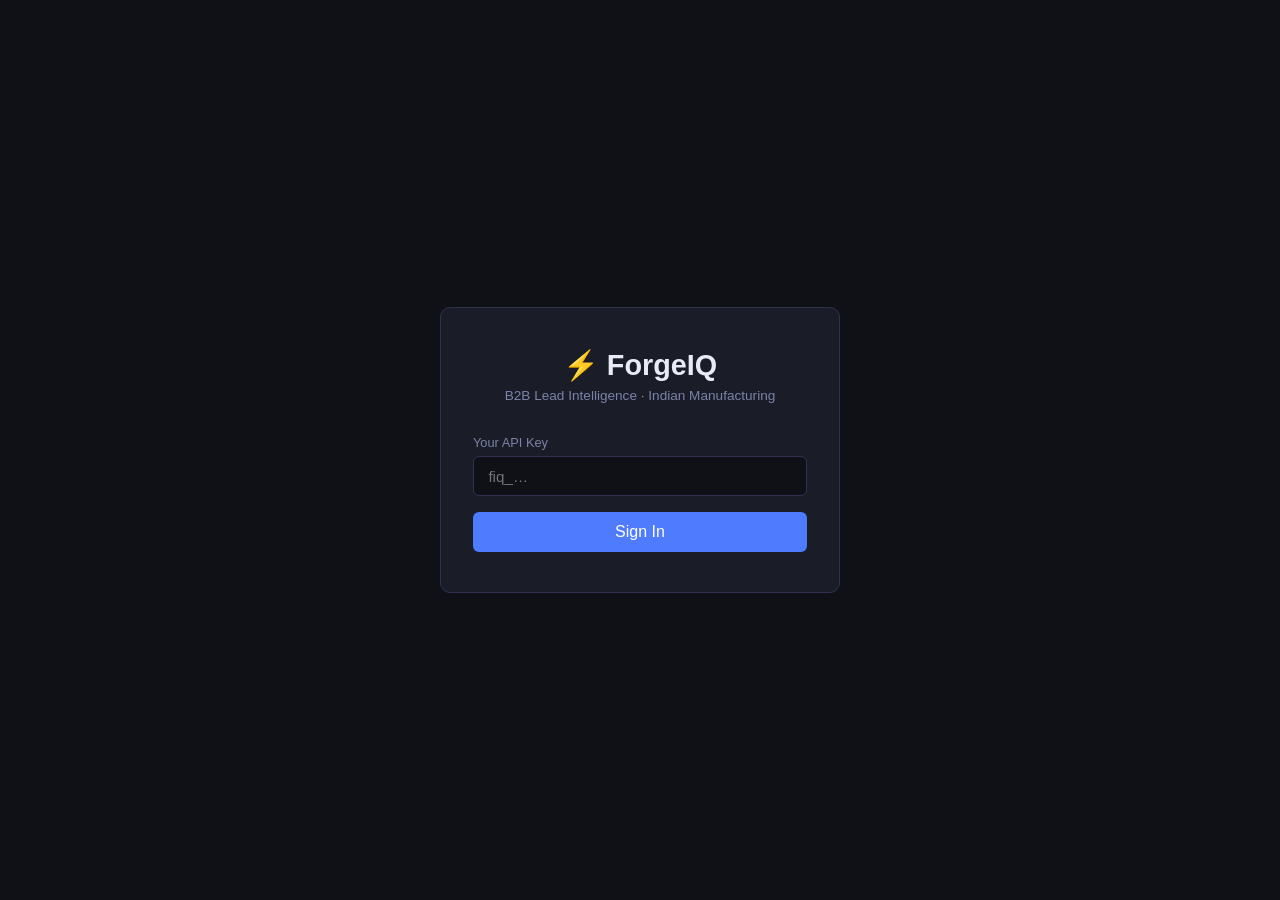
==== static/index.html @ cc2aecb2 "Add vendor dashboard UI + Docker + deploy configs - static/index.html + style.css + app.js: minimal " ====
<!DOCTYPE html>
<html lang="en">
<head>
  <meta charset="UTF-8" />
  <meta name="viewport" content="width=device-width, initial-scale=1.0" />
  <title>ForgeIQ — Vendor Dashboard</title>
  <link rel="stylesheet" href="/static/style.css" />
</head>
<body>

<!-- LOGIN SCREEN -->
<div id="login-screen" class="screen">
  <div class="login-card">
    <div class="logo">⚡ ForgeIQ</div>
    <p class="tagline">B2B Lead Intelligence · Indian Manufacturing</p>
    <form id="login-form">
      <label>Your API Key</label>
      <input id="api-key-input" type="password" placeholder="fiq_…" autocomplete="current-password" required />
      <button type="submit">Sign In</button>
    </form>
    <p id="login-error" class="error hidden"></p>
  </div>
</div>

<!-- DASHBOARD SCREEN -->
<div id="dashboard-screen" class="screen hidden">
  <header>
    <div class="brand">⚡ ForgeIQ</div>
    <div class="header-right">
      <span id="vendor-name" class="vendor-name"></span>
      <button id="logout-btn" class="btn-ghost">Sign out</button>
    </div>
  </header>

  <div class="content">
    <div class="top-bar">
      <h1>Your Leads</h1>
      <div class="filters">
        <select id="filter-status">
          <option value="">All statuses</option>
          <option value="HOT">HOT</option>
          <option value="WARM">WARM</option>
          <option value="COLD">COLD</option>
        </select>
        <input id="filter-city" type="text" placeholder="Filter by city…" />
        <button id="filter-btn" class="btn-primary">Apply</button>
      </div>
    </div>

    <div id="leads-loading" class="loading">Loading leads…</div>
    <div id="leads-empty" class="empty hidden">No leads match your filters.</div>
    <div id="leads-error" class="error hidden"></div>

    <div id="leads-grid" class="leads-grid hidden"></div>
  </div>
</div>

<!-- LEAD DETAIL MODAL -->
<div id="modal-overlay" class="modal-overlay hidden">
  <div class="modal">
    <button id="modal-close" class="modal-close">✕</button>
    <div id="modal-body"></div>
  </div>
</div>

<script src="/static/app.js"></script>
</body>
</html>
---- static/style.css ----
:root {
  --bg: #0f1117;
  --surface: #1a1d27;
  --surface2: #22263a;
  --border: #2e3250;
  --accent: #4f7cff;
  --accent-hover: #6b93ff;
  --hot: #ff4d6d;
  --warm: #ffaa2b;
  --cold: #6b7bb0;
  --text: #e8eaf6;
  --text-muted: #7b82a8;
  --radius: 10px;
}

* { box-sizing: border-box; margin: 0; padding: 0; }

body {
  font-family: -apple-system, BlinkMacSystemFont, "Segoe UI", sans-serif;
  background: var(--bg);
  color: var(--text);
  min-height: 100vh;
}

.screen { min-height: 100vh; }
.hidden { display: none !important; }

/* ── LOGIN ── */
#login-screen {
  display: flex; align-items: center; justify-content: center;
}

.login-card {
  background: var(--surface);
  border: 1px solid var(--border);
  border-radius: var(--radius);
  padding: 2.5rem 2rem;
  width: 100%; max-width: 400px;
  text-align: center;
}

.logo { font-size: 1.8rem; font-weight: 700; margin-bottom: 0.4rem; }
.tagline { color: var(--text-muted); font-size: 0.85rem; margin-bottom: 2rem; }

.login-card label { display: block; text-align: left; font-size: 0.8rem;
  color: var(--text-muted); margin-bottom: 0.4rem; }

.login-card input {
  width: 100%; padding: 0.65rem 0.9rem;
  background: var(--bg); border: 1px solid var(--border); border-radius: 6px;
  color: var(--text); font-size: 0.95rem; margin-bottom: 1rem; outline: none;
}
.login-card input:focus { border-color: var(--accent); }

.login-card button[type="submit"] {
  width: 100%; padding: 0.7rem;
  background: var(--accent); color: #fff; border: none;
  border-radius: 6px; font-size: 1rem; cursor: pointer;
}
.login-card button[type="submit"]:hover { background: var(--accent-hover); }

/* ── HEADER ── */
header {
  display: flex; align-items: center; justify-content: space-between;
  padding: 0.9rem 2rem;
  background: var(--surface); border-bottom: 1px solid var(--border);
  position: sticky; top: 0; z-index: 10;
}
.brand { font-size: 1.2rem; font-weight: 700; }
.header-right { display: flex; align-items: center; gap: 1rem; }
.vendor-name { font-size: 0.85rem; color: var(--text-muted); }

.btn-ghost {
  background: none; border: 1px solid var(--border);
  color: var(--text-muted); padding: 0.35rem 0.8rem;
  border-radius: 6px; cursor: pointer; font-size: 0.85rem;
}
.btn-ghost:hover { border-color: var(--accent); color: var(--accent); }

.btn-primary {
  background: var(--accent); color: #fff; border: none;
  padding: 0.45rem 1rem; border-radius: 6px; cursor: pointer; font-size: 0.85rem;
}
.btn-primary:hover { background: var(--accent-hover); }

/* ── CONTENT ── */
.content { max-width: 1200px; margin: 0 auto; padding: 2rem; }

.top-bar {
  display: flex; align-items: center; justify-content: space-between;
  flex-wrap: wrap; gap: 1rem; margin-bottom: 1.5rem;
}
.top-bar h1 { font-size: 1.4rem; }

.filters { display: flex; gap: 0.6rem; align-items: center; flex-wrap: wrap; }
.filters select, .filters input {
  background: var(--surface); border: 1px solid var(--border);
  color: var(--text); padding: 0.4rem 0.7rem; border-radius: 6px;
  font-size: 0.85rem; outline: none;
}
.filters select:focus, .filters input:focus { border-color: var(--accent); }

/* ── LEADS GRID ── */
.leads-grid {
  display: grid;
  grid-template-columns: repeat(auto-fill, minmax(300px, 1fr));
  gap: 1rem;
}

.lead-card {
  background: var(--surface); border: 1px solid var(--border);
  border-radius: var(--radius); padding: 1.2rem;
  cursor: pointer; transition: border-color 0.15s, transform 0.1s;
}
.lead-card:hover { border-color: var(--accent); transform: translateY(-2px); }

.lead-card-top {
  display: flex; justify-content: space-between;
  align-items: flex-start; margin-bottom: 0.7rem;
}

.company-name { font-weight: 600; font-size: 1rem; line-height: 1.3; }
.application-name { color: var(--text-muted); font-size: 0.78rem; margin-top: 0.2rem; }

.score-badge {
  font-size: 1.1rem; font-weight: 700;
  min-width: 44px; text-align: right; white-space: nowrap;
}
.score-badge.HOT { color: var(--hot); }
.score-badge.WARM { color: var(--warm); }
.score-badge.COLD { color: var(--cold); }

.status-pill {
  display: inline-block; font-size: 0.7rem; font-weight: 600;
  padding: 0.2rem 0.55rem; border-radius: 20px; letter-spacing: 0.05em;
}
.status-pill.HOT { background: rgba(255,77,109,0.15); color: var(--hot); }
.status-pill.WARM { background: rgba(255,170,43,0.15); color: var(--warm); }
.status-pill.COLD { background: rgba(107,123,176,0.15); color: var(--cold); }

.lead-meta {
  display: flex; gap: 0.5rem; align-items: center;
  margin-top: 0.7rem; flex-wrap: wrap;
}

.tier-pill {
  font-size: 0.7rem; padding: 0.15rem 0.5rem; border-radius: 20px;
  background: var(--surface2); color: var(--text-muted);
}
.delivered-at { font-size: 0.72rem; color: var(--text-muted); }

/* ── MODAL ── */
.modal-overlay {
  position: fixed; inset: 0;
  background: rgba(0,0,0,0.65); backdrop-filter: blur(4px);
  display: flex; align-items: center; justify-content: center;
  z-index: 100; padding: 1rem;
}

.modal {
  background: var(--surface); border: 1px solid var(--border);
  border-radius: var(--radius); width: 100%; max-width: 640px;
  max-height: 90vh; overflow-y: auto;
  padding: 2rem; position: relative;
}

.modal-close {
  position: absolute; top: 1rem; right: 1rem;
  background: none; border: none; color: var(--text-muted);
  font-size: 1.1rem; cursor: pointer; line-height: 1;
}
.modal-close:hover { color: var(--text); }

.modal h2 { font-size: 1.2rem; margin-bottom: 0.3rem; }
.modal .app-label { color: var(--text-muted); font-size: 0.85rem; margin-bottom: 1.2rem; }

.modal-score {
  display: flex; align-items: center; gap: 0.8rem; margin-bottom: 1.4rem;
}
.modal-score .big-score { font-size: 2rem; font-weight: 700; }

.section-title {
  font-size: 0.75rem; font-weight: 600; letter-spacing: 0.08em;
  color: var(--text-muted); text-transform: uppercase;
  margin: 1.2rem 0 0.6rem;
}

.why-text {
  font-size: 0.88rem; line-height: 1.6; color: var(--text);
  white-space: pre-wrap;
}

.contacts-list { display: flex; flex-direction: column; gap: 0.6rem; }

.contact-item {
  background: var(--surface2); border-radius: 6px;
  padding: 0.7rem 0.9rem;
}
.contact-name { font-weight: 600; font-size: 0.9rem; }
.contact-role { font-size: 0.78rem; color: var(--text-muted); }
.contact-email { font-size: 0.78rem; color: var(--accent); margin-top: 0.2rem; }

.exclusivity-bar {
  background: var(--surface2); border-radius: 6px;
  padding: 0.7rem 0.9rem; margin-top: 0.6rem;
  font-size: 0.85rem; color: var(--text-muted);
}
.exclusivity-bar span { color: var(--warm); font-weight: 600; }

.action-row { margin-top: 1.4rem; display: flex; gap: 0.7rem; flex-wrap: wrap; }

.btn-contacted {
  background: #22c55e; color: #fff; border: none;
  padding: 0.55rem 1.2rem; border-radius: 6px;
  cursor: pointer; font-size: 0.9rem; font-weight: 600;
}
.btn-contacted:disabled { opacity: 0.5; cursor: default; }
.btn-contacted:not(:disabled):hover { background: #16a34a; }

/* ── STATES ── */
.loading, .empty { text-align: center; color: var(--text-muted);
  padding: 3rem; font-size: 0.95rem; }
.error { color: var(--hot); font-size: 0.85rem; padding: 0.6rem 0; }
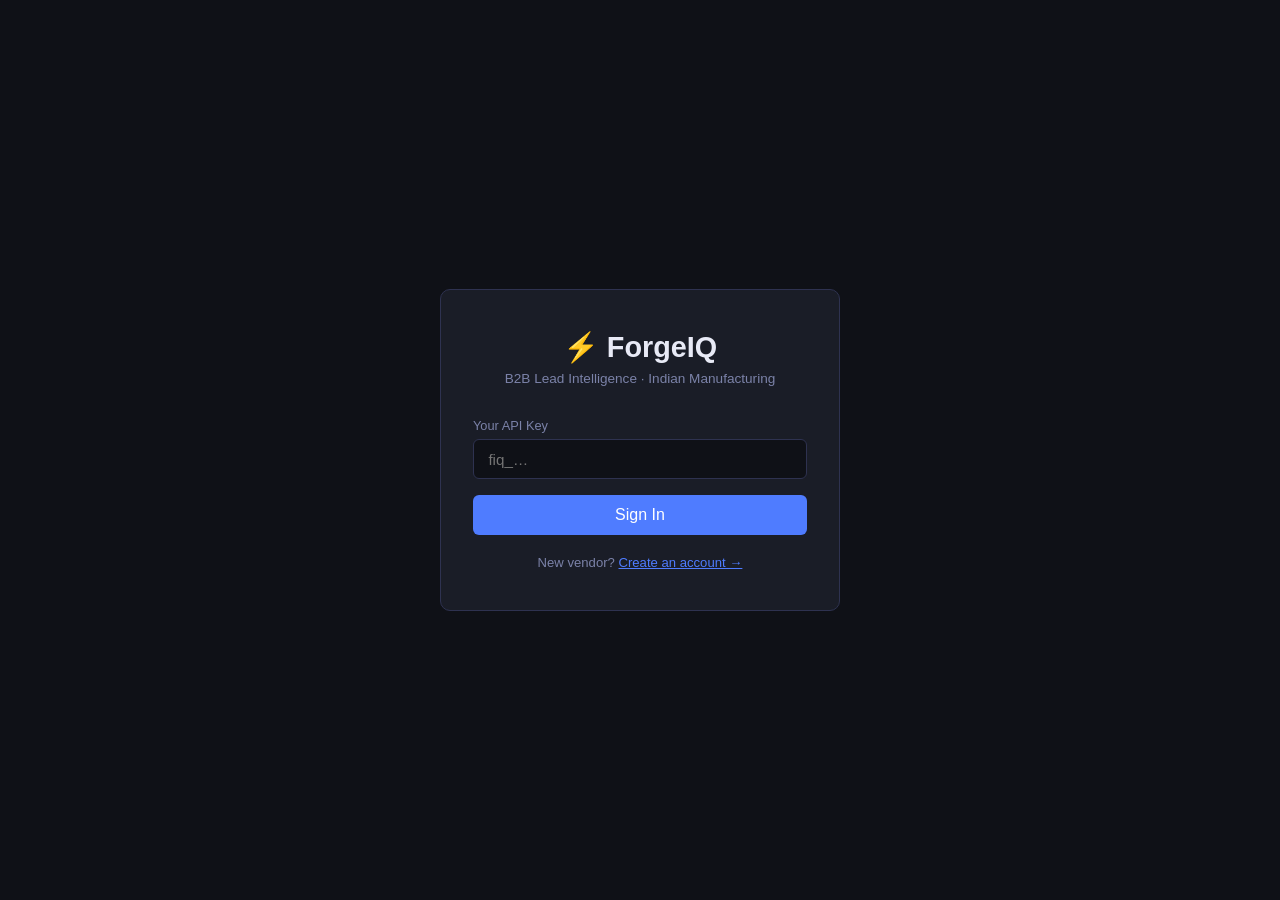
==== commit 55fb073a: "Phase 1: enriched Lead Card, Vendor Onboarding, Admin console Addresses the gap audit's top-3 priori" ====
--- a/static/index.html
+++ b/static/index.html
@@ -19,6 +19,9 @@
       <button type="submit">Sign In</button>
     </form>
     <p id="login-error" class="error hidden"></p>
+    <p style="margin-top:1.2rem;font-size:0.82rem;color:var(--text-muted)">
+      New vendor? <a href="/onboarding" style="color:var(--accent)">Create an account →</a>
+    </p>
   </div>
 </div>
 
--- a/static/style.css
+++ b/static/style.css
@@ -217,6 +217,102 @@
 .btn-contacted:disabled { opacity: 0.5; cursor: default; }
 .btn-contacted:not(:disabled):hover { background: #16a34a; }
 
+/* ── SCORE BREAKDOWN ── */
+.breakdown { background: var(--surface2); border-radius: 8px; padding: 0.8rem 1rem; }
+.bd-row { display: flex; justify-content: space-between; font-size: 0.85rem;
+  padding: 0.3rem 0; color: var(--text-muted); }
+.bd-row b { color: var(--text); }
+.bd-row.neg b { color: var(--hot); }
+.bd-row.total { border-top: 1px solid var(--border); margin-top: 0.3rem;
+  padding-top: 0.5rem; color: var(--text); font-weight: 600; }
+.bd-row.total b { color: var(--accent); font-size: 1rem; }
+
+/* ── SIGNAL TIMELINE ── */
+.timeline { display: flex; flex-direction: column; gap: 0; }
+.tl-item { display: flex; gap: 0.7rem; padding: 0.5rem 0;
+  border-left: 1px solid var(--border); margin-left: 5px; padding-left: 1rem;
+  position: relative; }
+.tl-dot { position: absolute; left: -5px; top: 0.8rem; width: 9px; height: 9px;
+  border-radius: 50%; background: var(--cold); }
+.tl-dot.tl-tier1 { background: var(--hot); }
+.tl-dot.tl-tier2 { background: var(--warm); }
+.tl-dot.tl-tier3 { background: var(--accent); }
+.tl-top { display: flex; align-items: center; gap: 0.5rem; flex-wrap: wrap; }
+.tl-label { font-weight: 600; font-size: 0.88rem; }
+.tl-tier { font-size: 0.68rem; color: var(--text-muted);
+  background: var(--surface2); padding: 0.1rem 0.4rem; border-radius: 20px; }
+.tl-contrib { font-size: 0.72rem; color: #22c55e; font-weight: 600; }
+.tl-meta { font-size: 0.74rem; color: var(--text-muted); margin-top: 0.15rem; }
+.tl-snippet { font-size: 0.8rem; color: var(--text); margin-top: 0.25rem;
+  line-height: 1.4; }
+
+/* ── COMPETITORS ── */
+.competitors { display: flex; flex-direction: column; gap: 0.5rem; }
+.comp-item { background: var(--surface2); border-radius: 8px; padding: 0.7rem 0.9rem;
+  border-left: 3px solid var(--hot); }
+.comp-top { display: flex; align-items: center; gap: 0.5rem; }
+.comp-brand { font-weight: 600; font-size: 0.88rem; }
+.comp-conf { font-size: 0.68rem; padding: 0.1rem 0.45rem; border-radius: 20px; }
+.comp-high { background: rgba(255,77,109,0.18); color: var(--hot); }
+.comp-medium { background: rgba(255,170,43,0.18); color: var(--warm); }
+.comp-low { background: var(--surface); color: var(--text-muted); }
+.comp-meta { font-size: 0.74rem; color: var(--text-muted); margin-top: 0.2rem; }
+.comp-move { font-size: 0.8rem; color: var(--accent); margin-top: 0.3rem; }
+
+/* ── OUTCOME PANEL ── */
+.outcome-panel { background: var(--surface2); border-radius: 8px;
+  padding: 0.9rem 1rem; margin-top: 1rem; }
+.outcome-options { display: flex; flex-wrap: wrap; gap: 0.4rem; margin-bottom: 0.6rem; }
+.outcome-opt { background: var(--surface); border: 1px solid var(--border);
+  color: var(--text); padding: 0.4rem 0.8rem; border-radius: 6px; cursor: pointer;
+  font-size: 0.82rem; }
+.outcome-opt:hover { border-color: var(--accent); color: var(--accent); }
+.outcome-reason { width: 100%; background: var(--bg); border: 1px solid var(--border);
+  border-radius: 6px; color: var(--text); padding: 0.5rem; font-size: 0.82rem;
+  resize: vertical; min-height: 48px; font-family: inherit; }
+.outcome-msg { font-size: 0.8rem; margin-top: 0.5rem; }
+.outcome-msg.ok { color: #22c55e; }
+.outcome-msg.err { color: var(--hot); }
+
+/* ── ONBOARDING ── */
+.onboard-card { background: var(--surface); border: 1px solid var(--border);
+  border-radius: var(--radius); padding: 2rem; width: 100%; max-width: 460px; }
+.progress { height: 4px; background: var(--surface2); border-radius: 4px;
+  margin: 1rem 0 1.6rem; overflow: hidden; }
+.progress-bar { height: 100%; background: var(--accent); width: 0;
+  transition: width 0.3s; }
+.step label { display: block; font-size: 0.9rem; margin-bottom: 0.5rem;
+  font-weight: 500; }
+.step input, .step select { width: 100%; padding: 0.65rem 0.9rem;
+  background: var(--bg); border: 1px solid var(--border); border-radius: 6px;
+  color: var(--text); font-size: 0.95rem; outline: none; }
+.step input:focus, .step select:focus { border-color: var(--accent); }
+.hint { font-size: 0.78rem; color: var(--text-muted); margin-top: 0.5rem; }
+.step-err { color: var(--hot); font-size: 0.8rem; margin-top: 0.5rem; }
+.tier-cards { display: flex; flex-direction: column; gap: 0.5rem; }
+.tier-opt { border: 1px solid var(--border); border-radius: 8px;
+  padding: 0.7rem 0.9rem; cursor: pointer; display: flex; flex-direction: column; }
+.tier-opt:hover { border-color: var(--accent); }
+.tier-opt.on { border-color: var(--accent); background: rgba(79,124,255,0.08); }
+.tier-opt b { font-size: 0.9rem; }
+.tier-opt span { font-size: 0.75rem; color: var(--text-muted); }
+.geo-chips { display: flex; flex-wrap: wrap; gap: 0.4rem; }
+.geo-chip { background: var(--bg); border: 1px solid var(--border);
+  color: var(--text-muted); padding: 0.4rem 0.7rem; border-radius: 20px;
+  cursor: pointer; font-size: 0.82rem; }
+.geo-chip.on { background: var(--accent); color: #fff; border-color: var(--accent); }
+.onboard-nav { display: flex; justify-content: space-between; gap: 0.6rem;
+  margin-top: 1.6rem; }
+.onboard-nav .btn-primary { flex: 1; padding: 0.7rem; }
+.done-check { width: 56px; height: 56px; border-radius: 50%; background: #22c55e;
+  color: #fff; font-size: 1.8rem; display: flex; align-items: center;
+  justify-content: center; margin: 0 auto 1rem; }
+.api-key-box { display: flex; align-items: center; gap: 0.5rem;
+  background: var(--bg); border: 1px solid var(--border); border-radius: 6px;
+  padding: 0.6rem 0.8rem; margin-top: 0.6rem; }
+.api-key-box code { font-size: 0.8rem; color: var(--accent); word-break: break-all;
+  flex: 1; }
+
 /* ── STATES ── */
 .loading, .empty { text-align: center; color: var(--text-muted);
   padding: 3rem; font-size: 0.95rem; }
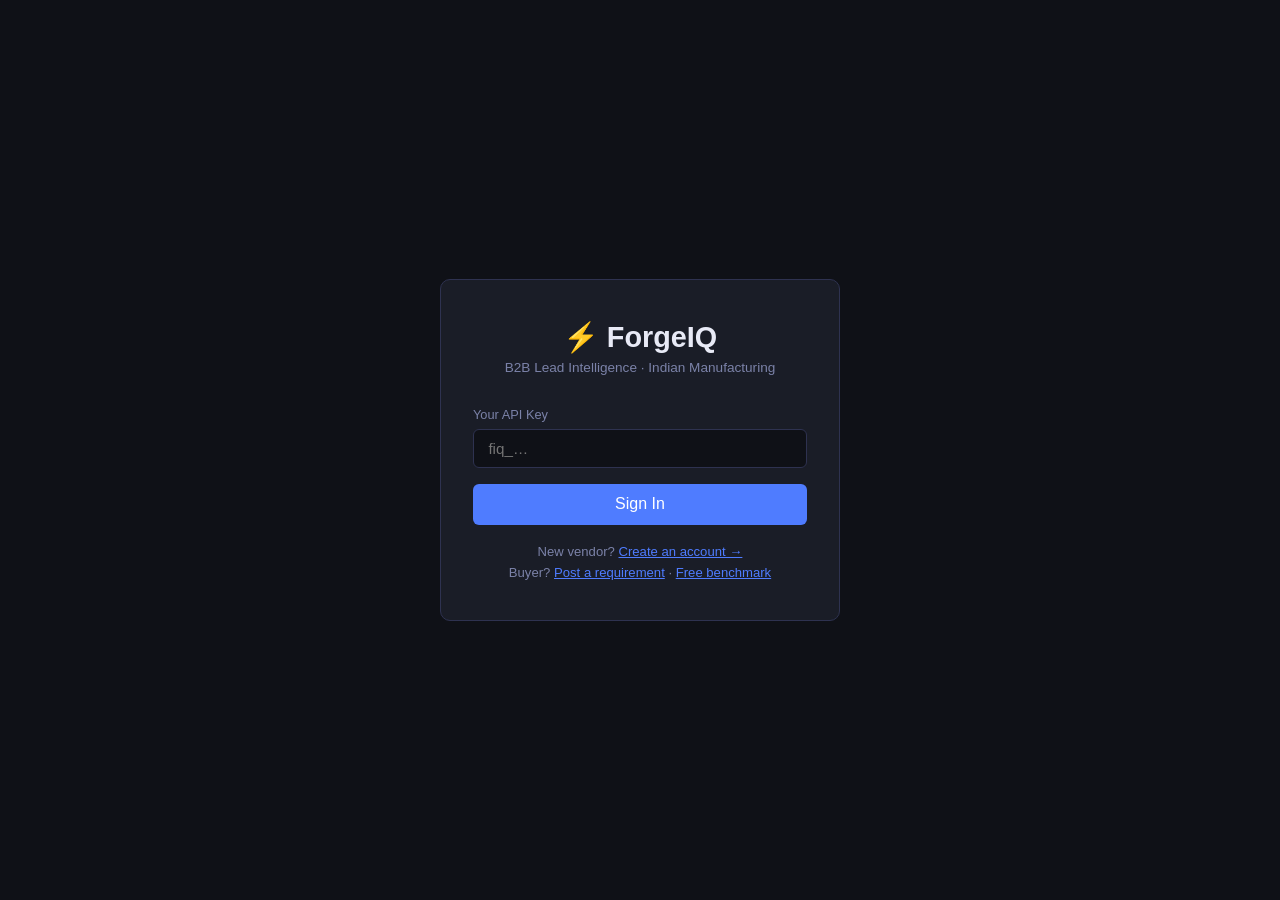
==== commit ebb8cd20: "Phase 3: Marketplace RFQ flow (schema + engine + UI) The full 6-step demand engine from the audit.  " ====
--- a/static/index.html
+++ b/static/index.html
@@ -22,6 +22,10 @@
     <p style="margin-top:1.2rem;font-size:0.82rem;color:var(--text-muted)">
       New vendor? <a href="/onboarding" style="color:var(--accent)">Create an account →</a>
     </p>
+    <p style="margin-top:0.4rem;font-size:0.82rem;color:var(--text-muted)">
+      Buyer? <a href="/marketplace" style="color:var(--accent)">Post a requirement</a>
+      · <a href="/buyer" style="color:var(--accent)">Free benchmark</a>
+    </p>
   </div>
 </div>
 
@@ -29,13 +33,20 @@
 <div id="dashboard-screen" class="screen hidden">
   <header>
     <div class="brand">⚡ ForgeIQ</div>
+    <nav class="topnav">
+      <a data-view="leads" class="active">Leads</a>
+      <a data-view="feedback">Feedback</a>
+      <a data-view="marketplace">Marketplace</a>
+      <a data-view="profile">Profile</a>
+    </nav>
     <div class="header-right">
       <span id="vendor-name" class="vendor-name"></span>
       <button id="logout-btn" class="btn-ghost">Sign out</button>
     </div>
   </header>
 
-  <div class="content">
+  <!-- LEADS VIEW -->
+  <div class="content view" data-view="leads">
     <div class="top-bar">
       <h1>Your Leads</h1>
       <div class="filters">
@@ -49,12 +60,33 @@
         <button id="filter-btn" class="btn-primary">Apply</button>
       </div>
     </div>
-
     <div id="leads-loading" class="loading">Loading leads…</div>
     <div id="leads-empty" class="empty hidden">No leads match your filters.</div>
     <div id="leads-error" class="error hidden"></div>
+    <div id="leads-grid" class="leads-grid hidden"></div>
+  </div>
 
-    <div id="leads-grid" class="leads-grid hidden"></div>
+  <!-- FEEDBACK VIEW -->
+  <div class="content view hidden" data-view="feedback">
+    <div class="top-bar"><h1>Awaiting Your Feedback</h1></div>
+    <p class="subtle" style="margin-bottom:1rem">
+      Logging outcomes trains ForgeIQ's scoring — closed-loop calibration.</p>
+    <div id="feedback-list"><div class="loading">Loading…</div></div>
+  </div>
+
+  <!-- MARKETPLACE VIEW -->
+  <div class="content view hidden" data-view="marketplace">
+    <div class="top-bar"><h1>Marketplace — RFQs matched to you</h1></div>
+    <p class="subtle" style="margin-bottom:1rem">
+      Buyers post requirements; ForgeIQ matches you by capability + track record.
+      Submit a custom proposal to win the deal.</p>
+    <div id="market-list"><div class="loading">Loading…</div></div>
+  </div>
+
+  <!-- PROFILE VIEW -->
+  <div class="content view hidden" data-view="profile">
+    <div class="top-bar"><h1>Profile & Settings</h1></div>
+    <div id="profile-body"><div class="loading">Loading…</div></div>
   </div>
 </div>
 
--- a/static/style.css
+++ b/static/style.css
@@ -273,6 +273,62 @@
 .outcome-msg { font-size: 0.8rem; margin-top: 0.5rem; }
 .outcome-msg.ok { color: #22c55e; }
 .outcome-msg.err { color: var(--hot); }
+
+/* ── TOP NAV + VIEWS ── */
+.topnav { display: flex; gap: 0.3rem; margin-left: 1.5rem; flex: 1; }
+.topnav a { padding: 0.4rem 0.9rem; font-size: 0.88rem; color: var(--text-muted);
+  cursor: pointer; border-radius: 6px; }
+.topnav a:hover { color: var(--text); }
+.topnav a.active { color: var(--accent); background: rgba(79,124,255,0.1); }
+.subtle { color: var(--text-muted); font-size: 0.85rem; }
+
+/* ── FEEDBACK ── */
+.fb-row { display: flex; justify-content: space-between; align-items: center;
+  background: var(--surface); border: 1px solid var(--border); border-radius: 8px;
+  padding: 0.8rem 1rem; margin-bottom: 0.6rem; cursor: pointer; }
+.fb-row:hover { border-color: var(--accent); }
+.fb-pending { font-size: 0.8rem; color: var(--accent); }
+
+/* ── PROFILE ── */
+.profile-complete { margin-bottom: 1.4rem; }
+.pc-bar { height: 8px; background: var(--surface2); border-radius: 8px;
+  overflow: hidden; margin-bottom: 0.4rem; }
+.pc-fill { height: 100%; background: var(--accent); }
+.profile-complete span { font-size: 0.8rem; color: var(--text-muted); }
+.param-grid { display: grid; grid-template-columns: repeat(auto-fill, minmax(220px,1fr));
+  gap: 0.6rem; }
+.param { background: var(--surface); border: 1px solid var(--border);
+  border-radius: 8px; padding: 0.7rem 0.9rem; }
+.param.empty { opacity: 0.55; }
+.param-label { font-size: 0.72rem; color: var(--text-muted); display: flex;
+  justify-content: space-between; align-items: center; margin-bottom: 0.3rem; }
+.param-src { font-size: 0.62rem; padding: 0.1rem 0.4rem; border-radius: 20px; }
+.src-entered { background: rgba(79,124,255,0.15); color: var(--accent); }
+.src-learned { background: rgba(34,197,94,0.15); color: #22c55e; }
+.src-derived { background: var(--surface2); color: var(--text-muted); }
+.param-value { font-size: 0.92rem; font-weight: 500; }
+.settings-form { max-width: 420px; }
+.settings-form label { display: block; font-size: 0.8rem; color: var(--text-muted);
+  margin: 0.8rem 0 0.3rem; }
+.settings-form input, .settings-form select { width: 100%; background: var(--bg);
+  border: 1px solid var(--border); color: var(--text); padding: 0.55rem 0.8rem;
+  border-radius: 6px; font-size: 0.9rem; outline: none; }
+
+/* ── BUYER PORTAL ── */
+.buyer-wrap { max-width: 520px; margin: 0 auto; padding: 2.5rem 1.5rem; }
+.benchmark { background: var(--surface); border: 1px solid var(--border);
+  border-radius: 10px; padding: 1.2rem; margin-top: 1.2rem; }
+.benchmark .bm-row { display: flex; justify-content: space-between; padding: 0.5rem 0;
+  border-bottom: 1px solid var(--border); font-size: 0.9rem; }
+.benchmark .bm-row:last-child { border: none; }
+
+/* ── MARKETPLACE (vendor) ── */
+.market-card { background: var(--surface); border: 1px solid var(--border);
+  border-radius: 10px; padding: 1.1rem; margin-bottom: 0.8rem; }
+.propose-form { margin-top: 0.8rem; display: flex; flex-direction: column; gap: 0.5rem; }
+.propose-form input { background: var(--bg); border: 1px solid var(--border);
+  color: var(--text); padding: 0.5rem 0.7rem; border-radius: 6px; font-size: 0.85rem; }
+.propose-btn { padding: 0.45rem 1rem; }
 
 /* ── ONBOARDING ── */
 .onboard-card { background: var(--surface); border: 1px solid var(--border);
